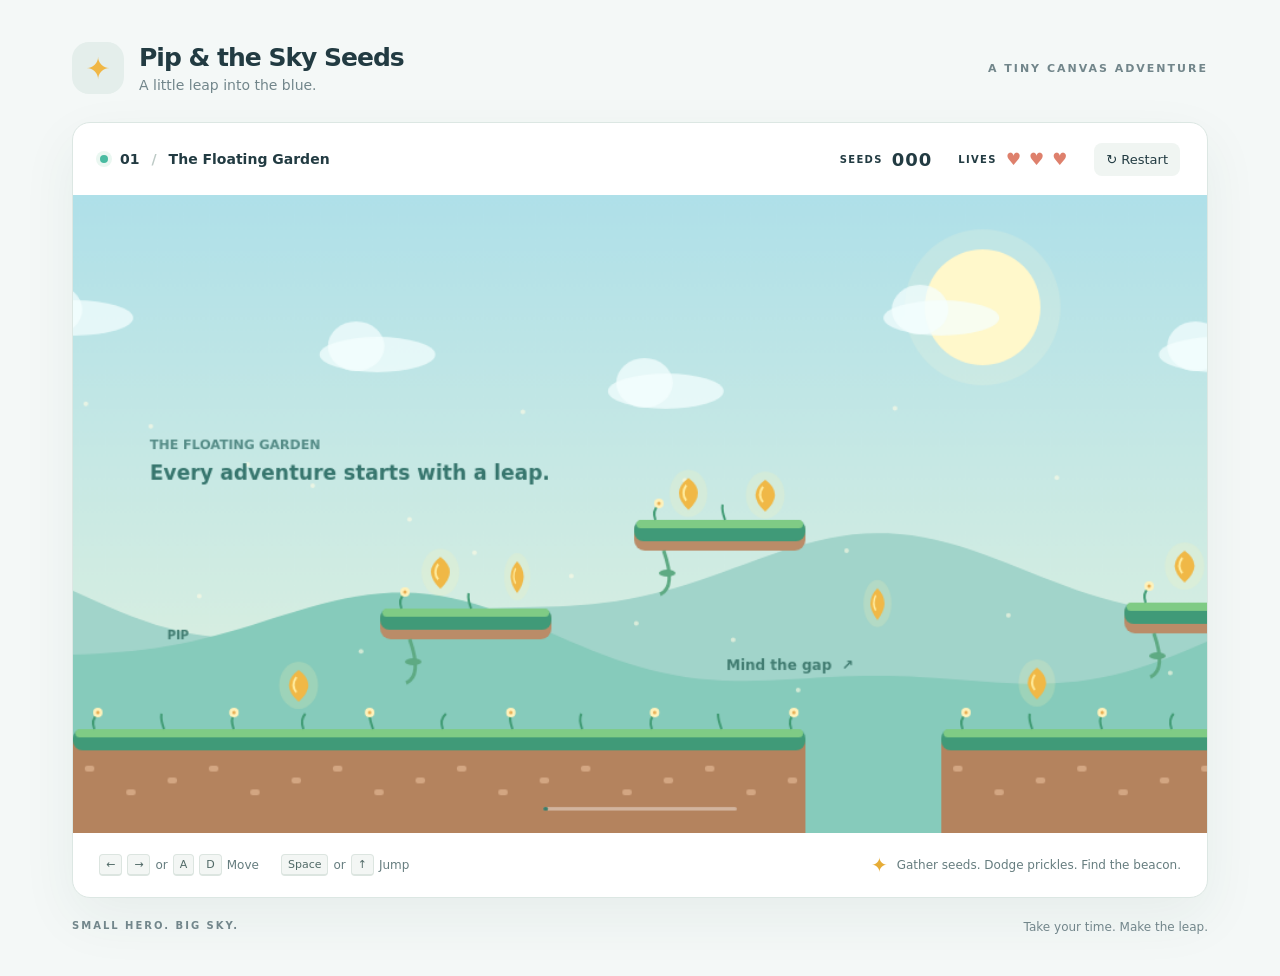
==== index.html @ a0629825 "Initial working platformer" ====
<!doctype html>
<html lang="en">
<head>
  <meta charset="UTF-8">
  <meta name="viewport" content="width=device-width, initial-scale=1">
  <meta name="description" content="A tiny, original canvas platformer. Guide Pip through the floating gardens and gather sky seeds.">
  <title>Pip & the Sky Seeds</title>
  <link rel="icon" href="data:,">
  <link rel="stylesheet" href="styles.css">
</head>
<body>
  <main>
    <header><div class="brand"><span class="brand-mark">✦</span><div><h1>Pip & the Sky Seeds</h1><p>A little leap into the blue.</p></div></div><span class="edition">A TINY CANVAS ADVENTURE</span></header>
    <section class="game-shell" aria-label="Pip platform game">
      <div class="toolbar"><div class="level"><span class="dot"></span>01 <span class="separator">/</span> The Floating Garden</div><div class="stats"><span>SEEDS <strong id="score">000</strong></span><span>LIVES <strong id="lives" aria-label="3 lives">♥ ♥ ♥</strong></span><button id="restart" title="Restart the adventure">↻ <span>Restart</span></button></div></div>
      <div class="stage">
        <canvas id="game" width="960" height="540" tabindex="0" aria-label="Move Pip with arrows or A and D. Jump with Space or Up. Collect seeds, avoid prickles, and reach the beacon.">Your browser needs canvas support to play.</canvas>
        <div id="overlay" class="overlay" hidden><div class="message"><span id="eyebrow">GARDEN COMPLETE</span><h2 id="message-title">A sky full of possibility.</h2><p id="message-text"></p><button id="play-again">Play again <span>↗</span></button></div></div>
      </div>
      <footer><span><kbd>←</kbd><kbd>→</kbd> or <kbd>A</kbd><kbd>D</kbd> Move</span><span><kbd>Space</kbd> or <kbd>↑</kbd> Jump</span><span class="mission"><span>✦</span> Gather seeds. Dodge prickles. Find the beacon.</span></footer>
    </section>
    <div class="below"><span>SMALL HERO. BIG SKY.</span><span>Take your time. Make the leap.</span></div>
    <p id="status" class="sr-only" aria-live="polite"></p>
  </main>
  <script src="js/level.js"></script>
  <script src="js/physics.js"></script>
  <script src="js/renderer.js"></script>
  <script src="js/game.js"></script>
</body>
</html>
---- styles.css ----
:root{color-scheme:light;--ink:#223b42;--muted:#72868b;--teal:#187f75;--paper:#f4f8f7}*{box-sizing:border-box}body{margin:0;background:var(--paper);color:var(--ink);font-family:ui-sans-serif,system-ui,-apple-system,BlinkMacSystemFont,"Segoe UI",sans-serif}main{max-width:1200px;margin:0 auto;padding:42px 32px}header{display:flex;align-items:center;justify-content:space-between;margin-bottom:28px}.brand{display:flex;align-items:center;gap:15px}.brand-mark{display:grid;place-items:center;font-size:30px;color:#f0b746;background:#e4eeeb;width:52px;height:52px;border-radius:17px}h1{font-size:25px;letter-spacing:-1px;margin:0;font-weight:800}header p{margin:5px 0 0;font-size:14px;color:var(--muted)}.edition,.below{font-size:11px;font-weight:700;letter-spacing:2px;color:var(--muted)}.game-shell{overflow:hidden;background:#fff;border:1px solid #dce7e3;border-radius:18px;box-shadow:0 20px 55px #234a4010}.toolbar{min-height:72px;padding:18px 27px;display:flex;align-items:center;justify-content:space-between;gap:15px}.level{display:flex;align-items:center;gap:12px;font-size:14px;font-weight:650}.dot{height:8px;width:8px;border-radius:50%;background:#49bba1;box-shadow:0 0 0 4px #eaf7f1}.separator{color:#bdcac6}.stats{display:flex;align-items:center;gap:26px}.stats>span{font-size:10px;font-weight:750;letter-spacing:1.3px;display:flex;align-items:center;gap:9px}.stats strong{font-size:18px;letter-spacing:1px;font-variant-numeric:tabular-nums}#lives{color:#de806c;font-size:17px}button{font:inherit;cursor:pointer;border:0}#restart{background:#f0f5f2;color:var(--ink);padding:9px 12px;border-radius:8px;font-size:13px}button:hover{filter:brightness(.94)}button:focus-visible,canvas:focus-visible{outline:3px solid #e9b13d;outline-offset:-3px}.stage{position:relative}canvas{width:100%;display:block;aspect-ratio:16/9;touch-action:none;background:#bfe7ec}.overlay{position:absolute;inset:0;background:#173b4c65;display:grid;place-items:center;backdrop-filter:blur(4px)}[hidden]{display:none!important}.message{background:#f8fcf6;text-align:center;padding:36px 44px;border-radius:22px;max-width:85%;box-shadow:0 20px 60px #163e3a30}.message>span{font-size:11px;letter-spacing:2px;font-weight:800;color:var(--teal)}h2{font-size:30px;letter-spacing:-1px;margin:14px 0}.message p{font-size:15px;color:#61777a}.message button{margin-top:10px;padding:13px 25px;background:var(--teal);border-radius:10px;color:#fff;font-weight:650}.message button span{margin-left:18px}footer{padding:20px 26px;display:flex;align-items:center;gap:22px;font-size:12px;color:#667d7f}footer>span{display:flex;align-items:center;gap:5px}kbd{font:11px ui-sans-serif,system-ui;background:#f3f6f4;border:1px solid #dce5e0;border-bottom-width:2px;border-radius:4px;padding:3px 6px;color:#506966}.mission{margin-left:auto}.mission>span{color:#e6ac36;font-size:20px;margin-right:4px}.below{display:flex;justify-content:space-between;margin-top:22px;font-size:10px}.below span+span{letter-spacing:0;font-weight:400;font-size:12px}.sr-only{position:absolute;width:1px;height:1px;overflow:hidden;clip-path:inset(50%)}@media(max-width:760px){main{padding:20px 12px}header{margin-bottom:20px}h1{font-size:21px}.edition{display:none}.toolbar{padding:15px;flex-wrap:wrap}.stats{gap:17px}.level{font-size:12px}footer{flex-wrap:wrap;padding:15px;gap:10px 20px}.mission{margin-left:0;width:100%}.message{padding:20px}h2{font-size:23px}.below{letter-spacing:1px}}
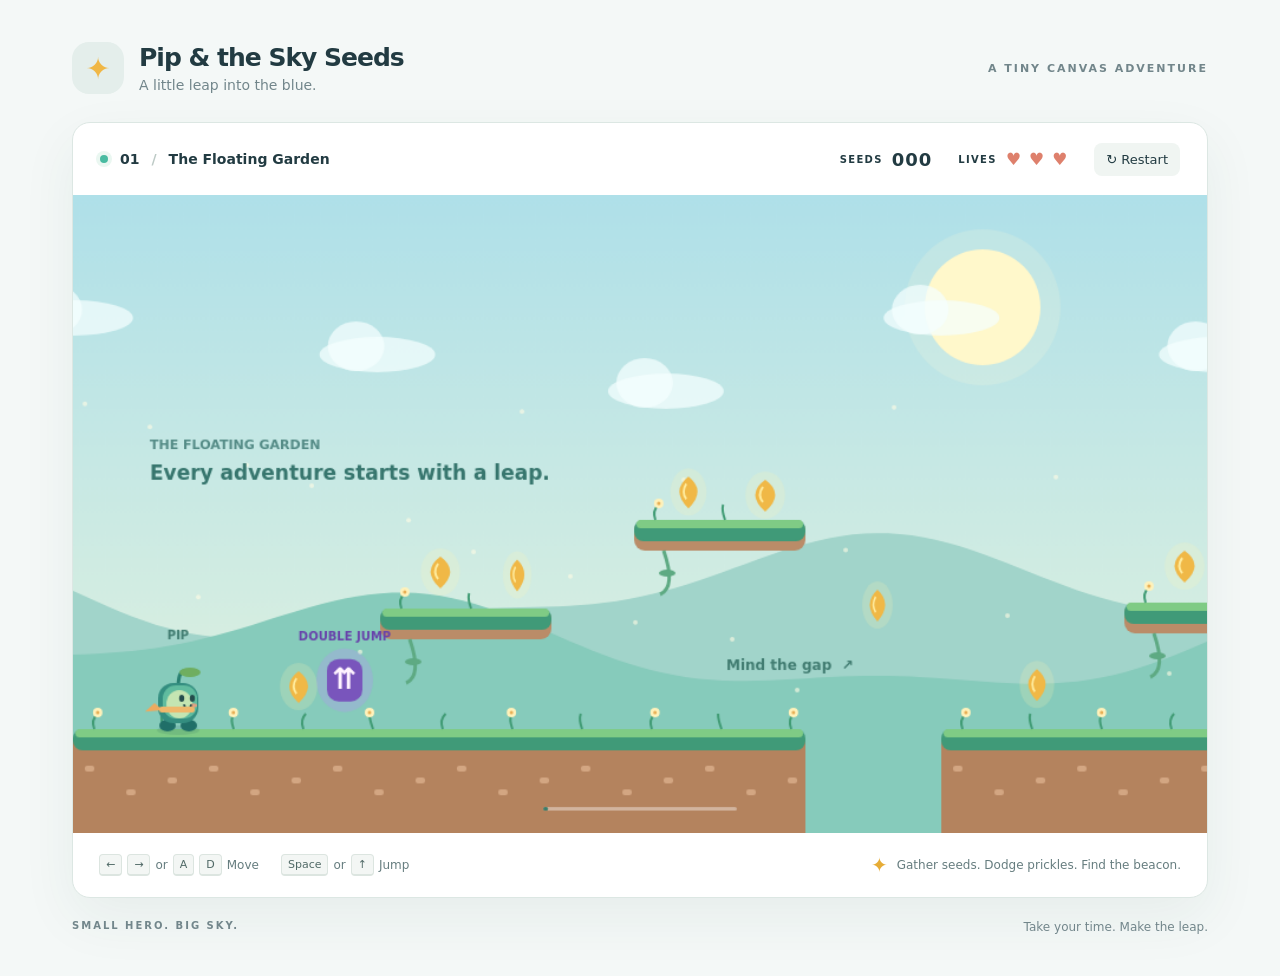
==== commit 3957be98: "Add double-jump power-up" ====
--- a/index.html
+++ b/index.html
@@ -12,7 +12,7 @@
   <main>
     <header><div class="brand"><span class="brand-mark">✦</span><div><h1>Pip & the Sky Seeds</h1><p>A little leap into the blue.</p></div></div><span class="edition">A TINY CANVAS ADVENTURE</span></header>
     <section class="game-shell" aria-label="Pip platform game">
-      <div class="toolbar"><div class="level"><span class="dot"></span>01 <span class="separator">/</span> The Floating Garden</div><div class="stats"><span>SEEDS <strong id="score">000</strong></span><span>LIVES <strong id="lives" aria-label="3 lives">♥ ♥ ♥</strong></span><button id="restart" title="Restart the adventure">↻ <span>Restart</span></button></div></div>
+      <div class="toolbar"><div class="level"><span class="dot"></span>01 <span class="separator">/</span> The Floating Garden</div><div class="stats"><span id="double-jump" hidden>⇈ DOUBLE JUMP</span><span>SEEDS <strong id="score">000</strong></span><span>LIVES <strong id="lives" aria-label="3 lives">♥ ♥ ♥</strong></span><button id="restart" title="Restart the adventure">↻ <span>Restart</span></button></div></div>
       <div class="stage">
         <canvas id="game" width="960" height="540" tabindex="0" aria-label="Move Pip with arrows or A and D. Jump with Space or Up. Collect seeds, avoid prickles, and reach the beacon.">Your browser needs canvas support to play.</canvas>
         <div id="overlay" class="overlay" hidden><div class="message"><span id="eyebrow">GARDEN COMPLETE</span><h2 id="message-title">A sky full of possibility.</h2><p id="message-text"></p><button id="play-again">Play again <span>↗</span></button></div></div>
--- a/styles.css
+++ b/styles.css
@@ -1 +1,3 @@
 :root{color-scheme:light;--ink:#223b42;--muted:#72868b;--teal:#187f75;--paper:#f4f8f7}*{box-sizing:border-box}body{margin:0;background:var(--paper);color:var(--ink);font-family:ui-sans-serif,system-ui,-apple-system,BlinkMacSystemFont,"Segoe UI",sans-serif}main{max-width:1200px;margin:0 auto;padding:42px 32px}header{display:flex;align-items:center;justify-content:space-between;margin-bottom:28px}.brand{display:flex;align-items:center;gap:15px}.brand-mark{display:grid;place-items:center;font-size:30px;color:#f0b746;background:#e4eeeb;width:52px;height:52px;border-radius:17px}h1{font-size:25px;letter-spacing:-1px;margin:0;font-weight:800}header p{margin:5px 0 0;font-size:14px;color:var(--muted)}.edition,.below{font-size:11px;font-weight:700;letter-spacing:2px;color:var(--muted)}.game-shell{overflow:hidden;background:#fff;border:1px solid #dce7e3;border-radius:18px;box-shadow:0 20px 55px #234a4010}.toolbar{min-height:72px;padding:18px 27px;display:flex;align-items:center;justify-content:space-between;gap:15px}.level{display:flex;align-items:center;gap:12px;font-size:14px;font-weight:650}.dot{height:8px;width:8px;border-radius:50%;background:#49bba1;box-shadow:0 0 0 4px #eaf7f1}.separator{color:#bdcac6}.stats{display:flex;align-items:center;gap:26px}.stats>span{font-size:10px;font-weight:750;letter-spacing:1.3px;display:flex;align-items:center;gap:9px}.stats strong{font-size:18px;letter-spacing:1px;font-variant-numeric:tabular-nums}#lives{color:#de806c;font-size:17px}button{font:inherit;cursor:pointer;border:0}#restart{background:#f0f5f2;color:var(--ink);padding:9px 12px;border-radius:8px;font-size:13px}button:hover{filter:brightness(.94)}button:focus-visible,canvas:focus-visible{outline:3px solid #e9b13d;outline-offset:-3px}.stage{position:relative}canvas{width:100%;display:block;aspect-ratio:16/9;touch-action:none;background:#bfe7ec}.overlay{position:absolute;inset:0;background:#173b4c65;display:grid;place-items:center;backdrop-filter:blur(4px)}[hidden]{display:none!important}.message{background:#f8fcf6;text-align:center;padding:36px 44px;border-radius:22px;max-width:85%;box-shadow:0 20px 60px #163e3a30}.message>span{font-size:11px;letter-spacing:2px;font-weight:800;color:var(--teal)}h2{font-size:30px;letter-spacing:-1px;margin:14px 0}.message p{font-size:15px;color:#61777a}.message button{margin-top:10px;padding:13px 25px;background:var(--teal);border-radius:10px;color:#fff;font-weight:650}.message button span{margin-left:18px}footer{padding:20px 26px;display:flex;align-items:center;gap:22px;font-size:12px;color:#667d7f}footer>span{display:flex;align-items:center;gap:5px}kbd{font:11px ui-sans-serif,system-ui;background:#f3f6f4;border:1px solid #dce5e0;border-bottom-width:2px;border-radius:4px;padding:3px 6px;color:#506966}.mission{margin-left:auto}.mission>span{color:#e6ac36;font-size:20px;margin-right:4px}.below{display:flex;justify-content:space-between;margin-top:22px;font-size:10px}.below span+span{letter-spacing:0;font-weight:400;font-size:12px}.sr-only{position:absolute;width:1px;height:1px;overflow:hidden;clip-path:inset(50%)}@media(max-width:760px){main{padding:20px 12px}header{margin-bottom:20px}h1{font-size:21px}.edition{display:none}.toolbar{padding:15px;flex-wrap:wrap}.stats{gap:17px}.level{font-size:12px}footer{flex-wrap:wrap;padding:15px;gap:10px 20px}.mission{margin-left:0;width:100%}.message{padding:20px}h2{font-size:23px}.below{letter-spacing:1px}}
+
+#double-jump{color:#6842ab;background:#eee7fc;border-radius:6px;padding:7px 9px;font-size:10px}.stats{flex-wrap:wrap}
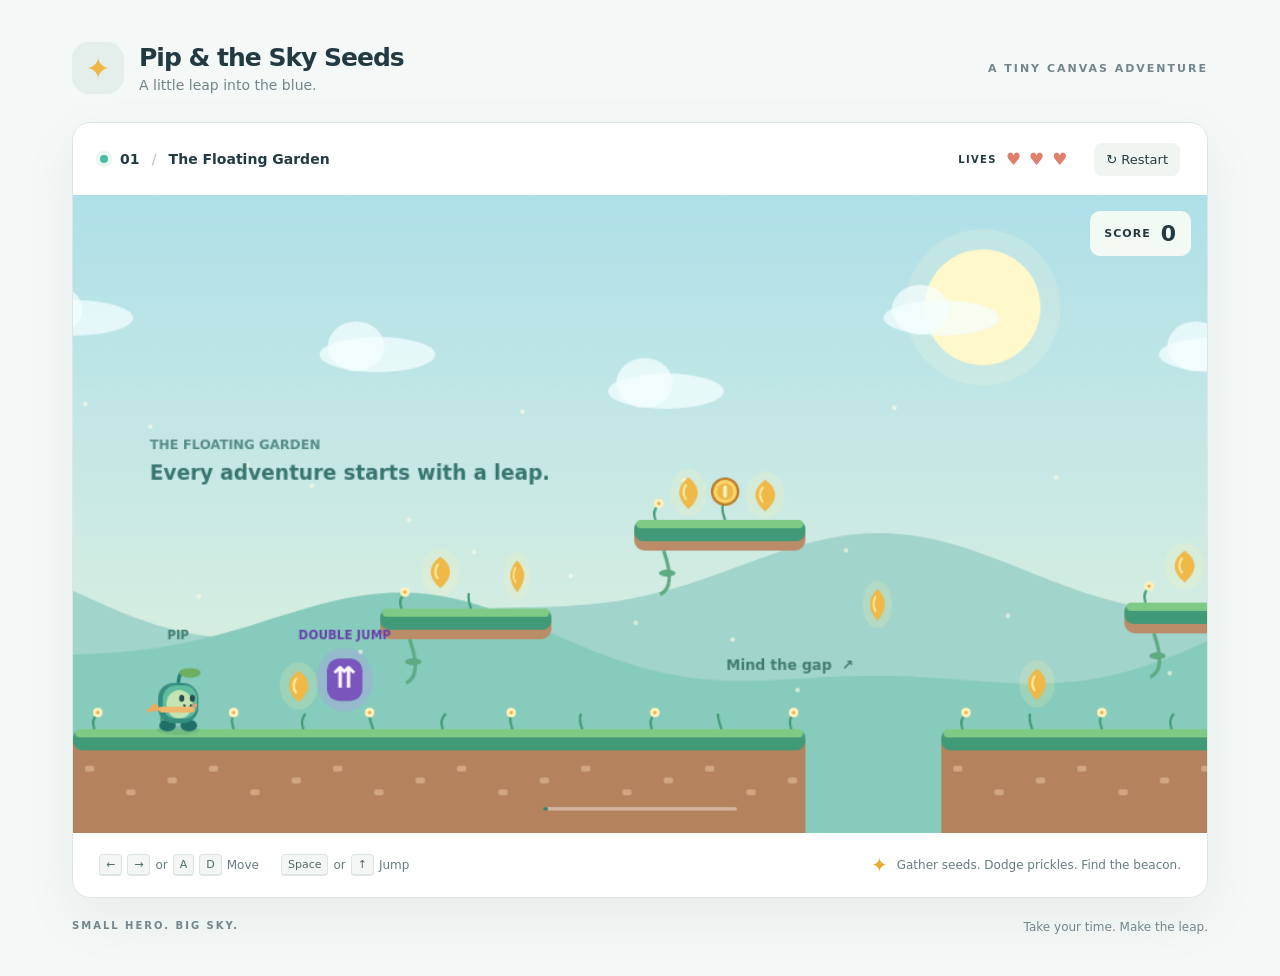
==== commit 6c8aa9e8: "add coin scoring" ====
--- a/index.html
+++ b/index.html
@@ -12,8 +12,9 @@
   <main>
     <header><div class="brand"><span class="brand-mark">✦</span><div><h1>Pip & the Sky Seeds</h1><p>A little leap into the blue.</p></div></div><span class="edition">A TINY CANVAS ADVENTURE</span></header>
     <section class="game-shell" aria-label="Pip platform game">
-      <div class="toolbar"><div class="level"><span class="dot"></span>01 <span class="separator">/</span> The Floating Garden</div><div class="stats"><span id="double-jump" hidden>⇈ DOUBLE JUMP</span><span>SEEDS <strong id="score">000</strong></span><span>LIVES <strong id="lives" aria-label="3 lives">♥ ♥ ♥</strong></span><button id="restart" title="Restart the adventure">↻ <span>Restart</span></button></div></div>
+      <div class="toolbar"><div class="level"><span class="dot"></span>01 <span class="separator">/</span> The Floating Garden</div><div class="stats"><span id="double-jump" hidden>⇈ DOUBLE JUMP</span><span>LIVES <strong id="lives" aria-label="3 lives">♥ ♥ ♥</strong></span><button id="restart" title="Restart the adventure">↻ <span>Restart</span></button></div></div>
       <div class="stage">
+        <div class="score-display" role="status" aria-live="polite" aria-atomic="true">SCORE <strong id="score">0</strong></div>
         <canvas id="game" width="960" height="540" tabindex="0" aria-label="Move Pip with arrows or A and D. Jump with Space or Up. Collect seeds, avoid prickles, and reach the beacon.">Your browser needs canvas support to play.</canvas>
         <div id="overlay" class="overlay" hidden><div class="message"><span id="eyebrow">GARDEN COMPLETE</span><h2 id="message-title">A sky full of possibility.</h2><p id="message-text"></p><button id="play-again">Play again <span>↗</span></button></div></div>
       </div>
--- a/styles.css
+++ b/styles.css
@@ -1,3 +1,5 @@
 :root{color-scheme:light;--ink:#223b42;--muted:#72868b;--teal:#187f75;--paper:#f4f8f7}*{box-sizing:border-box}body{margin:0;background:var(--paper);color:var(--ink);font-family:ui-sans-serif,system-ui,-apple-system,BlinkMacSystemFont,"Segoe UI",sans-serif}main{max-width:1200px;margin:0 auto;padding:42px 32px}header{display:flex;align-items:center;justify-content:space-between;margin-bottom:28px}.brand{display:flex;align-items:center;gap:15px}.brand-mark{display:grid;place-items:center;font-size:30px;color:#f0b746;background:#e4eeeb;width:52px;height:52px;border-radius:17px}h1{font-size:25px;letter-spacing:-1px;margin:0;font-weight:800}header p{margin:5px 0 0;font-size:14px;color:var(--muted)}.edition,.below{font-size:11px;font-weight:700;letter-spacing:2px;color:var(--muted)}.game-shell{overflow:hidden;background:#fff;border:1px solid #dce7e3;border-radius:18px;box-shadow:0 20px 55px #234a4010}.toolbar{min-height:72px;padding:18px 27px;display:flex;align-items:center;justify-content:space-between;gap:15px}.level{display:flex;align-items:center;gap:12px;font-size:14px;font-weight:650}.dot{height:8px;width:8px;border-radius:50%;background:#49bba1;box-shadow:0 0 0 4px #eaf7f1}.separator{color:#bdcac6}.stats{display:flex;align-items:center;gap:26px}.stats>span{font-size:10px;font-weight:750;letter-spacing:1.3px;display:flex;align-items:center;gap:9px}.stats strong{font-size:18px;letter-spacing:1px;font-variant-numeric:tabular-nums}#lives{color:#de806c;font-size:17px}button{font:inherit;cursor:pointer;border:0}#restart{background:#f0f5f2;color:var(--ink);padding:9px 12px;border-radius:8px;font-size:13px}button:hover{filter:brightness(.94)}button:focus-visible,canvas:focus-visible{outline:3px solid #e9b13d;outline-offset:-3px}.stage{position:relative}canvas{width:100%;display:block;aspect-ratio:16/9;touch-action:none;background:#bfe7ec}.overlay{position:absolute;inset:0;background:#173b4c65;display:grid;place-items:center;backdrop-filter:blur(4px)}[hidden]{display:none!important}.message{background:#f8fcf6;text-align:center;padding:36px 44px;border-radius:22px;max-width:85%;box-shadow:0 20px 60px #163e3a30}.message>span{font-size:11px;letter-spacing:2px;font-weight:800;color:var(--teal)}h2{font-size:30px;letter-spacing:-1px;margin:14px 0}.message p{font-size:15px;color:#61777a}.message button{margin-top:10px;padding:13px 25px;background:var(--teal);border-radius:10px;color:#fff;font-weight:650}.message button span{margin-left:18px}footer{padding:20px 26px;display:flex;align-items:center;gap:22px;font-size:12px;color:#667d7f}footer>span{display:flex;align-items:center;gap:5px}kbd{font:11px ui-sans-serif,system-ui;background:#f3f6f4;border:1px solid #dce5e0;border-bottom-width:2px;border-radius:4px;padding:3px 6px;color:#506966}.mission{margin-left:auto}.mission>span{color:#e6ac36;font-size:20px;margin-right:4px}.below{display:flex;justify-content:space-between;margin-top:22px;font-size:10px}.below span+span{letter-spacing:0;font-weight:400;font-size:12px}.sr-only{position:absolute;width:1px;height:1px;overflow:hidden;clip-path:inset(50%)}@media(max-width:760px){main{padding:20px 12px}header{margin-bottom:20px}h1{font-size:21px}.edition{display:none}.toolbar{padding:15px;flex-wrap:wrap}.stats{gap:17px}.level{font-size:12px}footer{flex-wrap:wrap;padding:15px;gap:10px 20px}.mission{margin-left:0;width:100%}.message{padding:20px}h2{font-size:23px}.below{letter-spacing:1px}}
 
 #double-jump{color:#6842ab;background:#eee7fc;border-radius:6px;padding:7px 9px;font-size:10px}.stats{flex-wrap:wrap}
+
+.score-display{position:absolute;top:16px;right:16px;pointer-events:none;display:flex;align-items:center;gap:10px;padding:10px 14px;border-radius:10px;background:#f8fcf6ed;color:var(--ink);font-size:11px;font-weight:750;letter-spacing:1px}.score-display strong{font-size:22px;font-variant-numeric:tabular-nums}
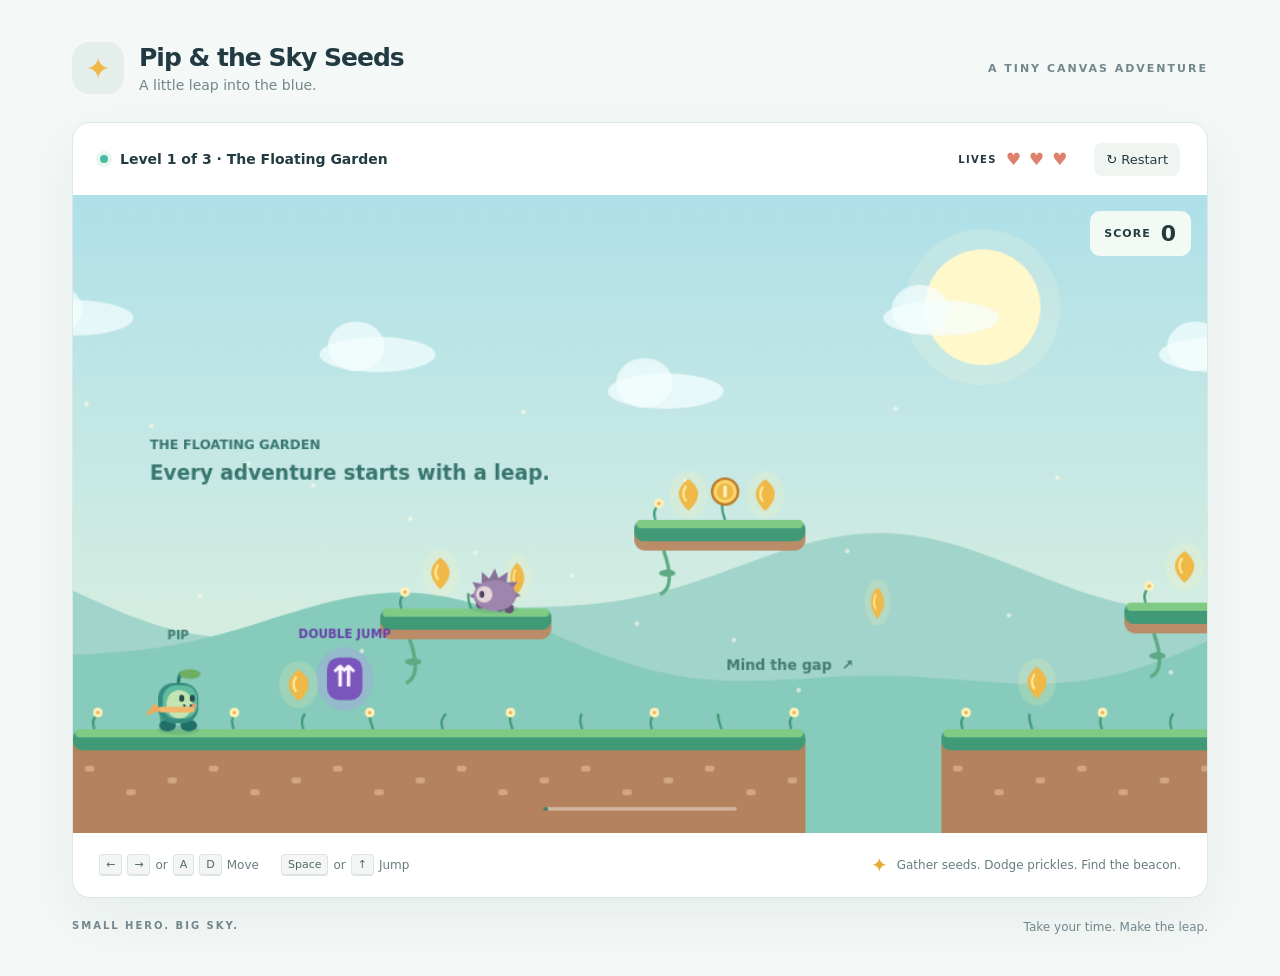
==== commit 3474aa4f: "Add three-level garden adventure with persistent score" ====
--- a/index.html
+++ b/index.html
@@ -12,7 +12,7 @@
   <main>
     <header><div class="brand"><span class="brand-mark">✦</span><div><h1>Pip & the Sky Seeds</h1><p>A little leap into the blue.</p></div></div><span class="edition">A TINY CANVAS ADVENTURE</span></header>
     <section class="game-shell" aria-label="Pip platform game">
-      <div class="toolbar"><div class="level"><span class="dot"></span>01 <span class="separator">/</span> The Floating Garden</div><div class="stats"><span id="double-jump" hidden>⇈ DOUBLE JUMP</span><span>LIVES <strong id="lives" aria-label="3 lives">♥ ♥ ♥</strong></span><button id="restart" title="Restart the adventure">↻ <span>Restart</span></button></div></div>
+      <div class="toolbar"><div class="level"><span class="dot"></span><span id="level-label" aria-live="polite">Level 1 of 3 · The Floating Garden</span></div><div class="stats"><span id="double-jump" hidden>⇈ DOUBLE JUMP</span><span>LIVES <strong id="lives" aria-label="3 lives">♥ ♥ ♥</strong></span><button id="restart" title="Restart the adventure">↻ <span>Restart</span></button></div></div>
       <div class="stage">
         <div class="score-display" role="status" aria-live="polite" aria-atomic="true">SCORE <strong id="score">0</strong></div>
         <canvas id="game" width="960" height="540" tabindex="0" aria-label="Move Pip with arrows or A and D. Jump with Space or Up. Collect seeds, avoid prickles, and reach the beacon.">Your browser needs canvas support to play.</canvas>
